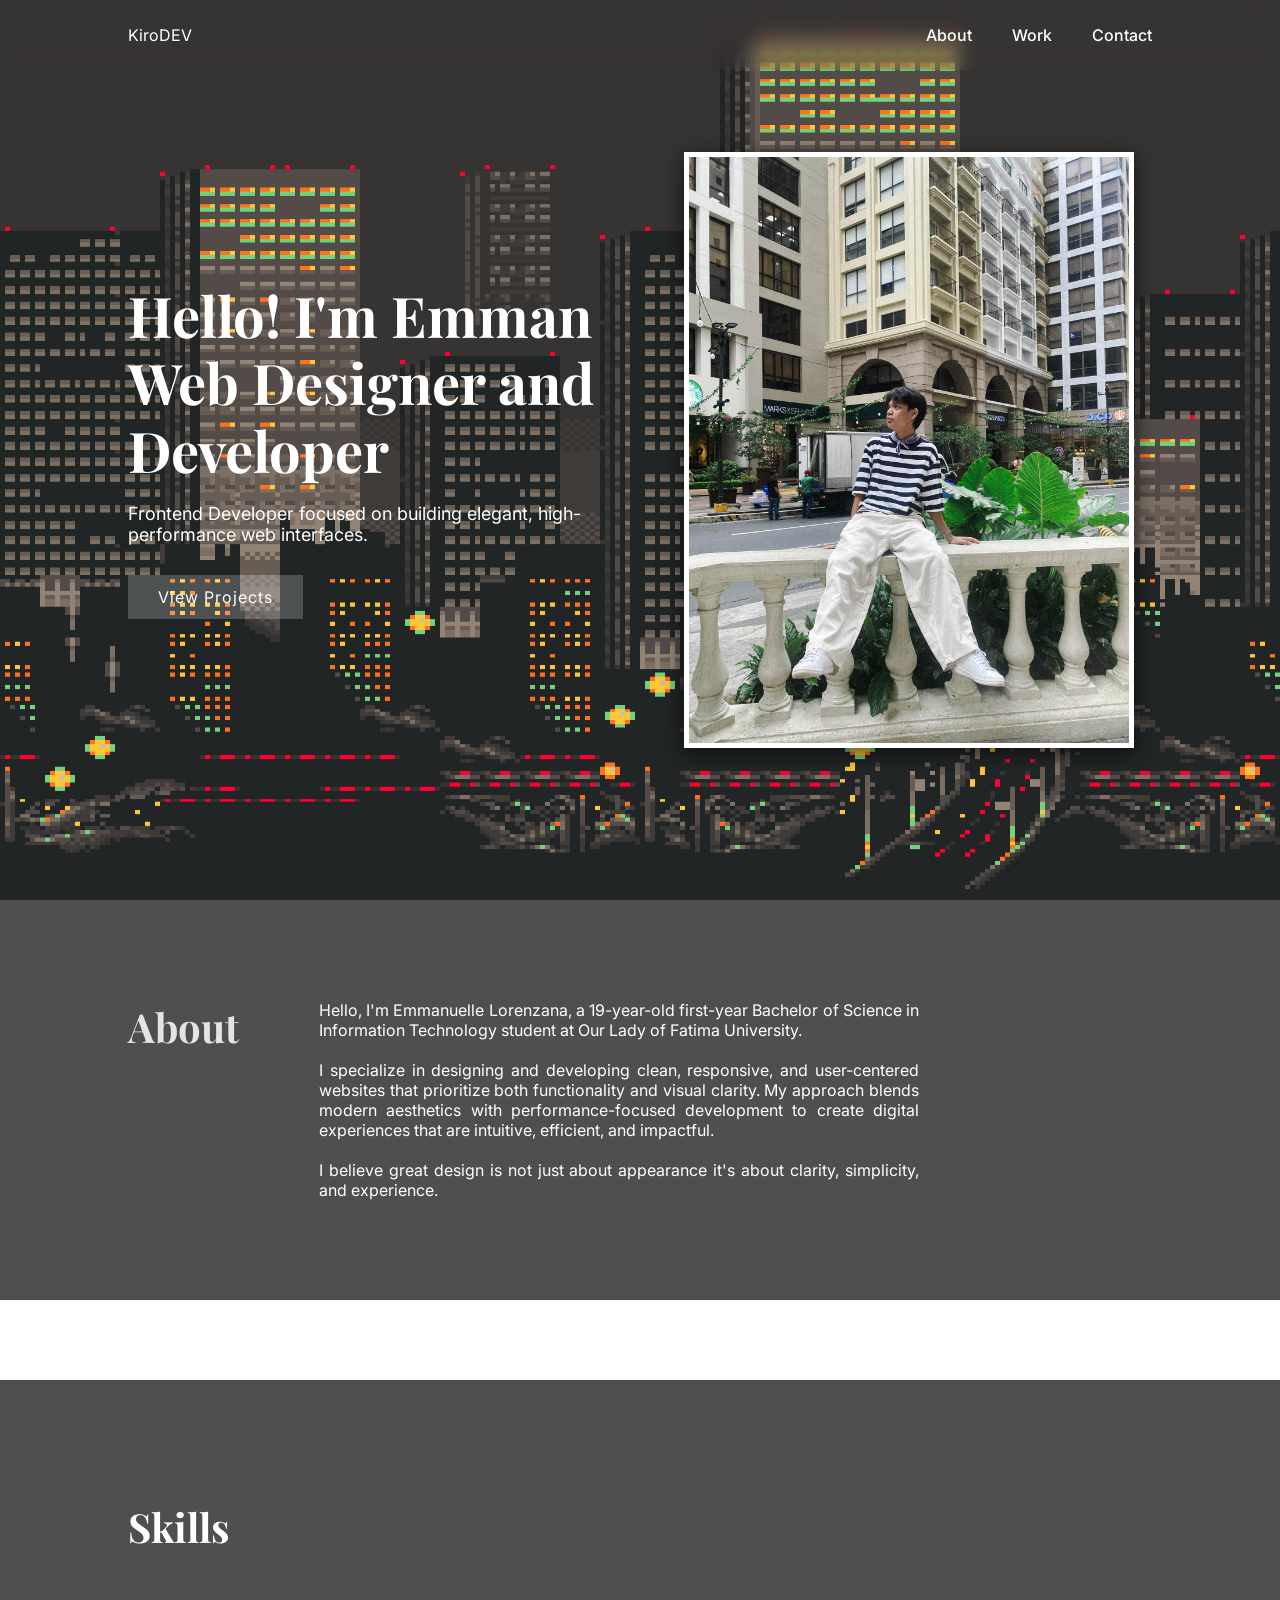
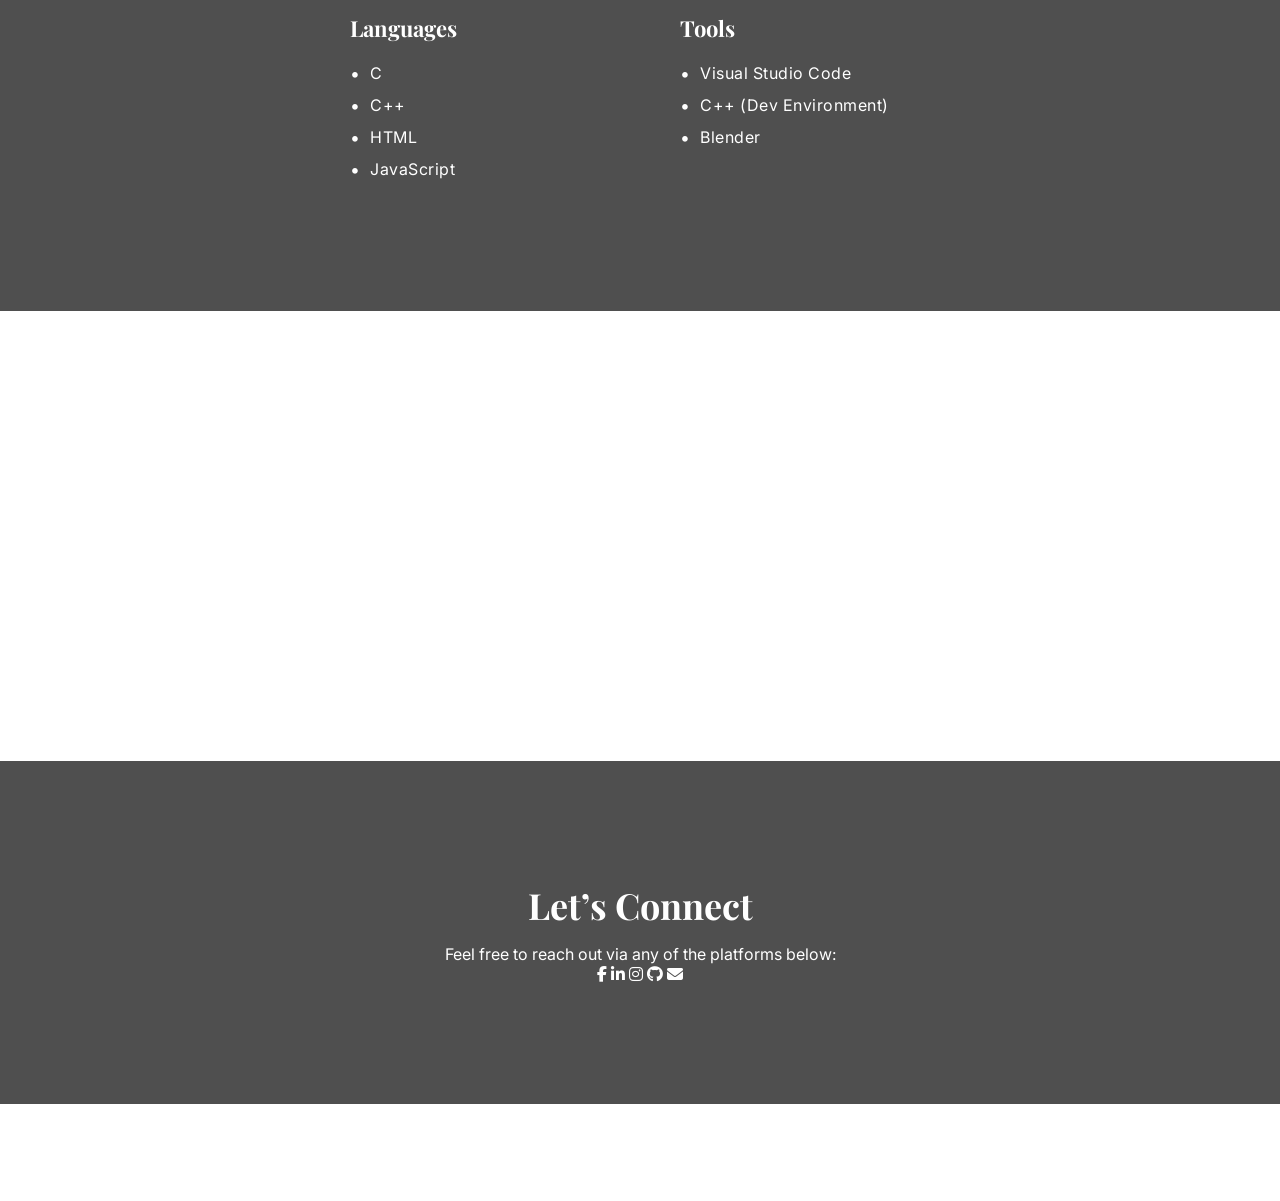
==== WEBSITES/index.html @ 1b54698a "Add files via upload" ====
<!DOCTYPE html>
<html lang="en">
<head>
    <link rel="stylesheet" href="https://cdnjs.cloudflare.com/ajax/libs/font-awesome/6.4.0/css/all.min.css">
    <meta charset="UTF-8">
    <title>Emmanuelle Lorenzana | Portfolio</title>
    <meta name="viewport" content="width=device-width, initial-scale=1.0">

    <!-- Elegant Font -->
    <link href="https://fonts.googleapis.com/css2?family=Playfair+Display:wght@600;700&family=Inter:wght@300;400;500&display=swap" rel="stylesheet">

    <link rel="stylesheet" href="style.css">
</head>
<body>


    <!-- NAVBAR -->
<nav class="navbar">
    <div class="logo">KiroDEV</div>
    <ul>
        <li><a href="#about">About</a></li>
        <li><a href="#work">Work</a></li>
        <li><a href="#contact">Contact</a></li>
    </ul>
</nav>

<!-- HERO -->
<section class="hero">
    <div class="hero-content">
        <div class="hero-text">
            <h1>
                Hello! I'm Emman <br>
                <span>Web Designer and Developer</span>
            </h1>
            <p>
                Frontend Developer focused on building elegant, high-performance web interfaces.
            </p>
            <a href="#work" class="btn">View Projects</a>
        </div>
        <div class="hero-image">
            <img src="IMAGE/Emzz.images.jpg" alt="Emmanuelle Lorenzana">
        </div>
    </div>
</section>
<!-- ABOUT -->
<section id="about" class="section about">
    <div class="container">
        <div class="about-left">
            <h2>About</h2>
        </div>
    
        <div class="about-right">
            <p>
                Hello, I'm Emmanuelle Lorenzana, a 19-year-old first-year Bachelor of Science in Information Technology student at Our Lady of Fatima University.
            </p>
            <p>
                &ensp;
            </p>
            <p>   
                I specialize in designing and developing clean, responsive, and user-centered websites that prioritize both functionality and visual clarity. 
                My approach blends modern aesthetics with performance-focused development to create digital experiences that are intuitive, efficient, and impactful.
            </p>
            <p>
                &ensp;
            </p>
            <p>
                I believe great design is not just about appearance 
                it's about clarity, simplicity, and experience.
            </p>
        </div>
    </div>
</section>

<!-- SKILLS -->
<section id="skills" class="section skills">
    <h2 class="section-title">Skills</h2>

    <div class="skills-container">

        <!-- Languages -->
        <div class="skills-column">
            <h3>Languages</h3>
            <ul>
                <li>C</li>
                <li>C++</li>
                <li>HTML</li>
                <li>JavaScript</li>
            </ul>
        </div>

        <!-- Tools -->
        <div class="skills-column">
            <h3>Tools</h3>
            <ul>
                <li>Visual Studio Code</li>
                <li>C++ (Dev Environment)</li>
                <li>Blender</li>
            </ul>
        </div>

    </div>
</section>

<!-- WORK -->
<section id="work" class="section work">
    <h2 class="section-title">Selected Work</h2>

    <div class="projects">

        <div class="project">
            <h3>Corporate Landing Page</h3>
            <p>Modern and minimal business interface with structured layout.</p>
        </div>

        <div class="project">
            <h3>Portfolio Website</h3>
            <p>Personal branding site focused on typography and clean UI.</p>
        </div>

        <div class="project">
            <h3>E-Commerce UI</h3>
            <p>Product-based interface built for clarity and user flow.</p>
        </div>

    </div>
</section>

<!-- CONTACT -->
<section id="contact" class="section contact">
    <h2>Let’s Connect</h2>
    <p>Feel free to reach out via any of the platforms below:</p>

    <div class="social-icons">
        <a href="https://www.facebook.com/emlokiro/" target="_blank"><i class="fab fa-facebook-f"></i></a>
        <a href="https://www.linkedin.com/in/emmanuelle-lorenzana-9a3207380/" target="_blank"><i class="fab fa-linkedin-in"></i></a>
        <a href="https://www.instagram.com/emlokiro/" target="_blank"><i class="fab fa-instagram"></i></a>
        <a href="https://github.com/yourprofile" target="_blank"><i class="fab fa-github"></i></a>
        <a href="mailto:emmanlorenzana10@gmail.com"><i class="fas fa-envelope"></i></a>
    </div>
</section>

<footer>
    © 2026 Emmanuelle Lorenzana. All rights reserved.
</footer>

</body>
</html>
---- WEBSITES/style.css ----
/* RESET */
* {
    margin: 0;
    padding: 0;
    box-sizing: border-box;
}

body {
    margin: 0;
    padding: 0;
    font-family: 'Inter', sans-serif;
    background: url('IMAGE/123.images.png') no-repeat center center fixed;
    background-size: cover; /* makes image cover the entire page */
    color: #fff; /* text color for contrast */
}
/* NAVBAR */
.navbar {
    position: fixed;
    width: 100%;
    top: 0;
    padding: 25px 10%;
    display: flex;
    justify-content: space-between;
    background: #ffffff33(0, 0, 0, 0.9);
    backdrop-filter: blur(10px);
}

.navbar ul {
    display: flex;
    list-style: none;
    gap: 40px;
}

.navbar a {
    text-decoration: none;
    color: #ffffff;
    font-weight: 500;
    transition: 0.3s;
}

.navbar a:hover {
    opacity: 0.6;
}

/* HERO */
.hero {
    min-height: 100vh;
    display: flex;
    align-items: center;
    padding: 0 10%;
}

.hero-content {
    display: flex;
    align-items: center;
    justify-content: space-between;
    flex-wrap: wrap;
    gap: 50px;
    width: 100%;
}

.hero-text {
    flex: 1;
    min-width: 300px;
}

.hero-text h1 {
    font-family: 'Playfair Display', serif;
    font-size: 56px;
    line-height: 1.2;
}

.hero-text span {
    color: #ffffff;
}

.hero-text p {
    margin-top: 20px;
    max-width: 500px;
    font-size: 18px;
    color: #ffffff;
}

.hero-image {
    flex: 1;
    min-width: 200px;
    display: flex;
    justify-content: center;
}

.hero-image img {
    width: 450px;
    height: auto;
    border-radius: 0%;
    border: 5px solid rgb(255, 255, 255);
    box-shadow: 0 5px 20px #020202a9;
}
/* BUTTONS */
.btn {
    display: inline-block;
    margin-top: 30px;
    padding: 12px 30px;
    background: #ffffff33;
    color: white;
    text-decoration: none;
    letter-spacing: 1px;
    transition: 0.3s;
}

.btn:hover {
    background: #ffffff;
}

.btn-outline {
    display: inline-block;
    margin-top: 25px;
    padding: 12px 30px;
    border: 1px solid #ffffff;
    text-decoration: none;
    color: #ffffff;
    transition: 0.3s;
}

.btn-outline:hover {
    background: #ffffff;
    color: white;
}

/* SECTIONS */
.section {
    padding: 120px 10%;
}

.section-title {
    font-family: 'Playfair Display', serif;
    font-size: 40px;
    margin-bottom: 60px;
}

/* ABOUT LAYOUT */
.about {
    padding: 100px 10%;          /* spacing around content */
    background-color: #303030d8;   /* light gray background */
    color: #ffffffd8;                 /* text color for contrast */
    text-align: justify;         /* optional, keep text justified */
}

.container {
    display: flex;
    gap: 80px;  
    align-items: flex-start;
}

.about-left h2 {
    font-family: 'Playfair Display', serif;
    font-size: 40px;
}

.about-right {
    max-width: 600px;
    color: #ffffff;
}
/* SKILLS SECTION */
.skills {
    margin-top: 80px;
    background: #303030d8;
    color: #ffffff;
}

.skills-container {
    display: flex;
    gap: 80px;
    justify-content: center;
    margin-top: 60px;
    flex-wrap: wrap;
    color: #ffffff;
}

.skills-column {
    min-width: 250px;
}

.skills-column h3 {
    font-family: 'Playfair Display', serif;
    font-size: 22px;
    margin-bottom: 20px;
}

.skills-column ul {
    list-style: none;
}

.skills-column li {
    margin-bottom: 12px;
    font-size: 16px;
    color: #ffffff;
    letter-spacing: 0.5px;
    position: relative;
    padding-left: 20px;
}

/* Elegant bullet */
.skills-column li::before {
    content: "•";
    position: absolute;
    left: 0;
    color: #ffffff;
    font-size: 18px;
}
/* WORK */
.projects {
    display: flex;
    gap: 40px;
    flex-wrap: wrap;
}

.project {
    flex: 1;
    min-width: 250px;
    padding-bottom: 20px;
    border-bottom: 1px solid #ffffff;
    transition: 0.3s;
}

.project:hover {
    transform: translateY(-5px);
}

.project h3 {
    font-size: 22px;
    margin-bottom: 10px;
}

/* CONTACT */
.contact {
    text-align: center;
    background: #303030d8;
}

.contact h2 {
    font-family: 'Playfair Display', serif;
    font-size: 36px;
}

.contact p {
    margin-top: 15px;
    color: #ffffff;
}

/* FOOTER */
footer {
    text-align: center;
    padding: 40px;
    font-size: 14px;
    color: #ffffff;
}

.social-icons a i {
    color: #ffffff; /* gold color example */
    transition: 0.3s;
}

.social-icons a i:hover {
    color: #ffffff; /* change on hover */
}

/* RESPONSIVE */
@media (max-width: 768px) {
    .container {
        flex-direction: column;
    }

    .hero h1 {
        font-size: 38px;
    }

    .projects {
        flex-direction: column;
    }

    .navbar ul {
        display: none;
    }
}
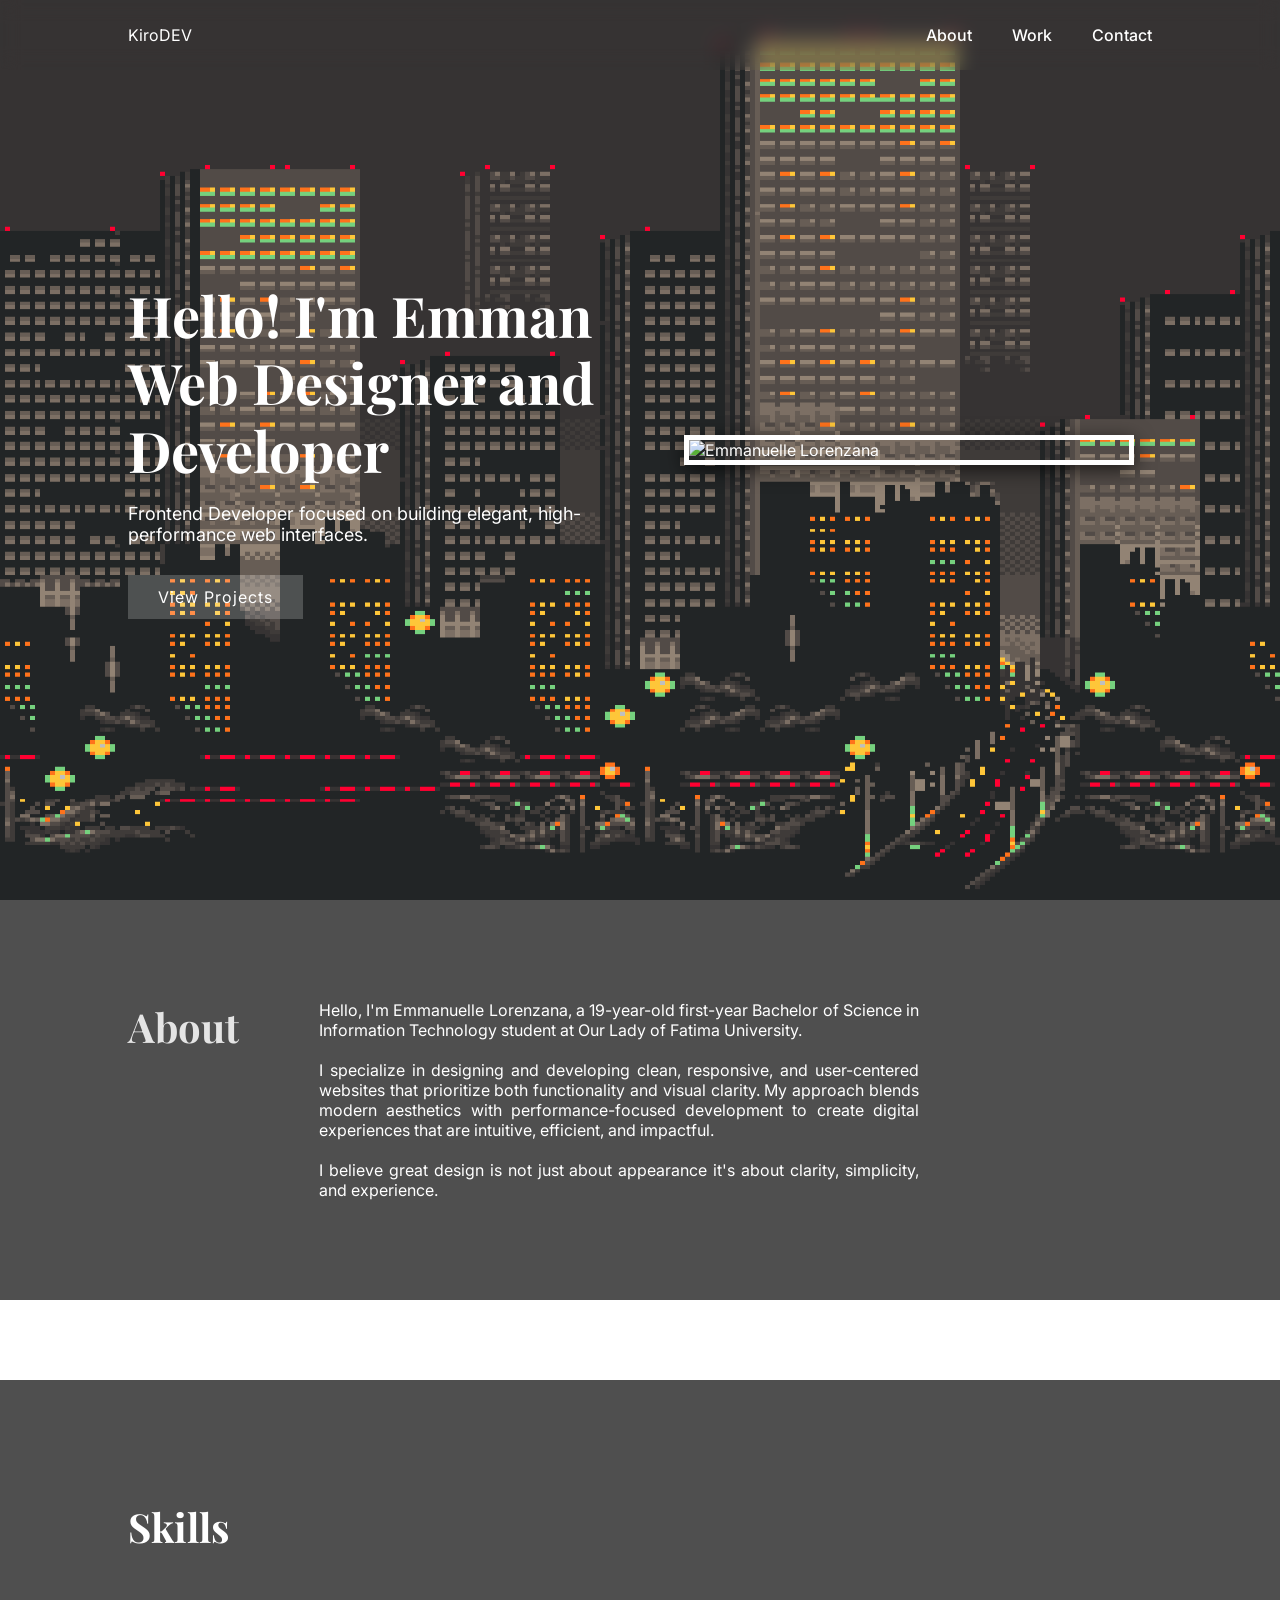
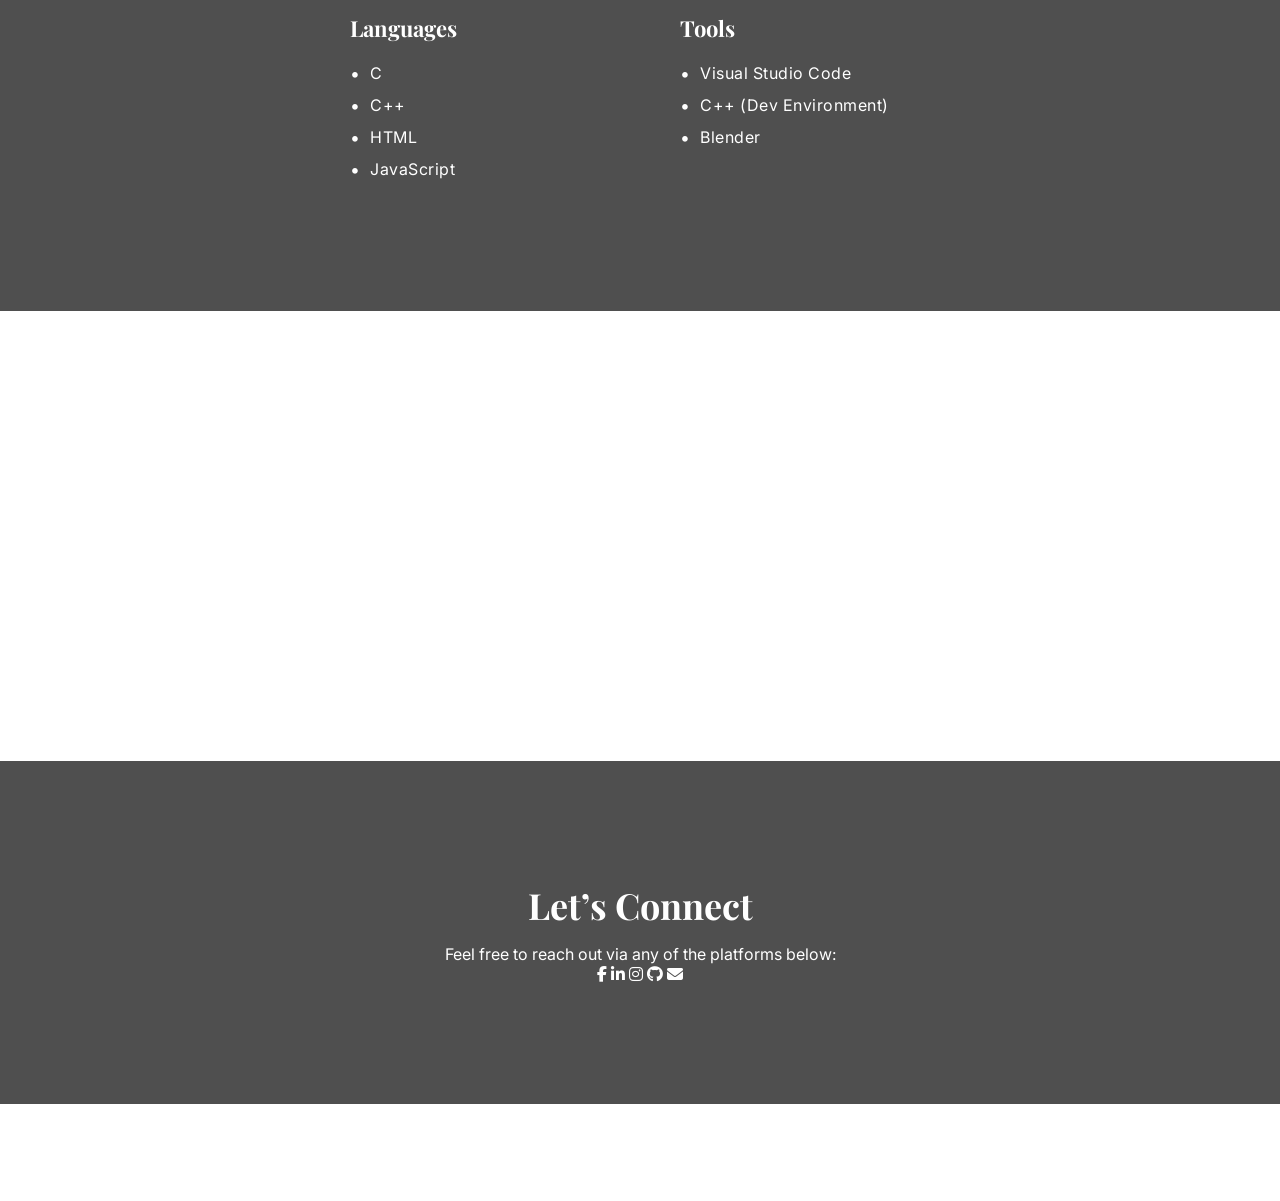
==== commit 53503fd7: "Update index.html" ====
--- a/WEBSITES/index.html
+++ b/WEBSITES/index.html
@@ -38,7 +38,7 @@
             <a href="#work" class="btn">View Projects</a>
         </div>
         <div class="hero-image">
-            <img src="IMAGE/Emzz.images.jpg" alt="Emmanuelle Lorenzana">
+            <img src="WEBSITES/IMAGE/Emzz.images.jpg" alt="Emmanuelle Lorenzana">
         </div>
     </div>
 </section>
@@ -144,4 +144,5 @@
 </footer>
 
 </body>
-</html>+
+</html>
